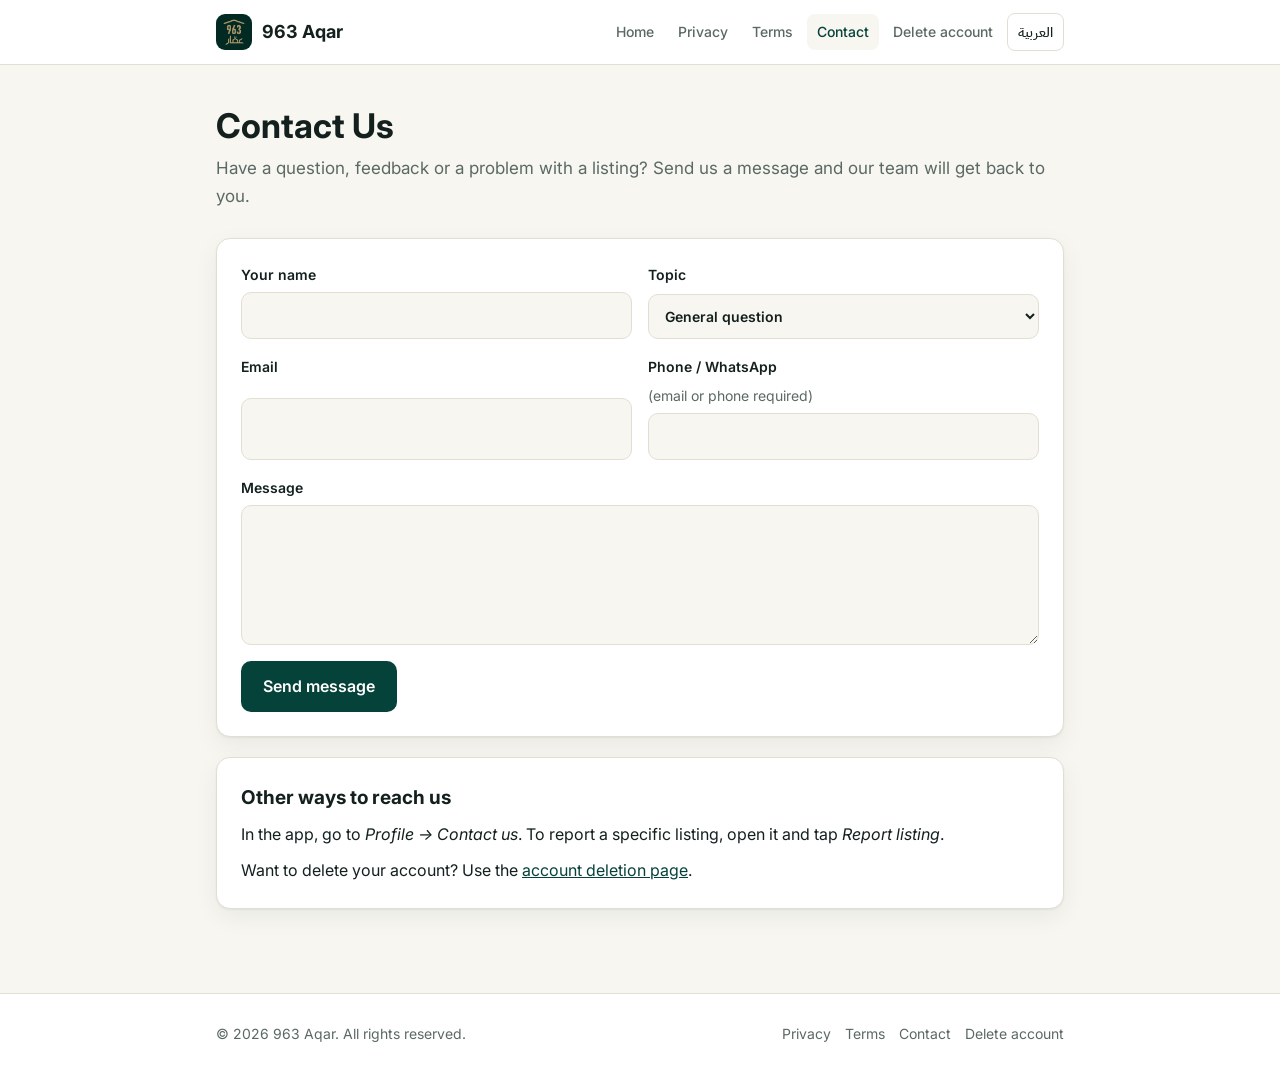
==== contact.html @ bb7d4cc8 "963 Aqar website: EN/AR home, privacy policy, terms, contact, account deletion Co-Authored-By: Claud" ====
<!doctype html>
<html lang="en" dir="ltr">
<head>
<meta charset="utf-8">
<meta name="viewport" content="width=device-width, initial-scale=1">
<title>Contact Us — 963 Aqar</title>
<meta name="description" content="963 Aqar is a free marketplace to buy, sell and rent property across Syria.">
<meta name="theme-color" content="#054239">
<link rel="icon" type="image/png" href="assets/favicon.png">
<link rel="alternate" hreflang="en" href="contact.html">
<link rel="alternate" hreflang="ar" href="ar/contact.html">
<link rel="preconnect" href="https://fonts.googleapis.com">
<link rel="preconnect" href="https://fonts.gstatic.com" crossorigin>
<link href="https://fonts.googleapis.com/css2?family=IBM+Plex+Sans+Arabic:wght@400;500;600;700&family=Inter:wght@400;500;600;700&display=swap" rel="stylesheet">
<link rel="stylesheet" href="assets/style.css">
</head>
<body>
<header class="site-header">
  <div class="wrap">
    <a class="brand" href="./"><img src="assets/logo.png" alt="" width="36" height="36">963 Aqar</a>
    <nav class="nav" aria-label="Main"><a href="./">Home</a><a href="privacy.html">Privacy</a><a href="terms.html">Terms</a><a href="contact.html" aria-current="page">Contact</a><a href="delete-account.html">Delete account</a><a class="lang" href="ar/contact.html" hreflang="ar" lang="ar">العربية</a></nav>
  </div>
</header>
<main><div class="wrap">
<h1 class="page-title">Contact Us</h1>
<p class="lead">Have a question, feedback or a problem with a listing? Send us a message and our team will get back to you.</p>
<div class="card">
<form id="contact-form" novalidate>
<div class="row">
<label>Your name<input name="name" required minlength="2" maxlength="80" autocomplete="name"></label>
<label>Topic<select name="topic"><option value="general">General question</option><option value="listing">A listing</option><option value="account">My account</option><option value="bug">Report a problem</option><option value="suggestion">Suggestion</option><option value="other">Other</option></select></label>
</div>
<div class="row">
<label>Email<input name="email" type="email" maxlength="120" autocomplete="email" dir="ltr"></label>
<label>Phone / WhatsApp <span class="hint">(email or phone required)</span><input name="phone" type="tel" maxlength="30" autocomplete="tel" dir="ltr"></label>
</div>
<label>Message<textarea name="message" required minlength="10" maxlength="1900"></textarea></label>
<label class="hp" aria-hidden="true">Website<input name="website" tabindex="-1" autocomplete="off"></label>
<button type="submit">Send message</button>
<div class="status" aria-live="polite"></div>
</form>
</div>
<div class="card">
<h2>Other ways to reach us</h2>
<p>In the app, go to <em>Profile → Contact us</em>. To report a specific listing, open it and tap <em>Report listing</em>.</p>
<p>Want to delete your account? Use the <a href="delete-account.html">account deletion page</a>.</p>
</div>
</div></main>
<footer class="site-footer">
  <div class="wrap">
    <span>© 2026 963 Aqar. All rights reserved.</span>
    <nav><a href="privacy.html">Privacy</a><a href="terms.html">Terms</a><a href="contact.html">Contact</a><a href="delete-account.html">Delete account</a></nav>
  </div>
</footer>
<script src="assets/forms.js" defer></script>
</body>
</html>
---- assets/style.css ----
/* 963 Aqar website — Forest & Golden Wheat palette (matches the app). */
:root {
  --forest-900: #002623;
  --forest-700: #054239;
  --forest-500: #428177;
  --wheat-100: #edebe0;
  --wheat-500: #b9a779;
  --wheat-700: #988561;

  --bg: #f7f6f0;
  --surface: #ffffff;
  --text: #13201e;
  --muted: #5b6965;
  --border: #e2dfd2;
  --primary: var(--forest-700);
  --on-primary: #ffffff;
  --accent: var(--wheat-700);
  --danger: #b3261e;
  --danger-bg: #fbeceb;
  --ok: #1e6b4f;
  --ok-bg: #e5f3ec;
  --radius: 14px;
  --shadow: 0 1px 2px rgba(0, 38, 35, .06), 0 8px 24px rgba(0, 38, 35, .06);
  color-scheme: light;
}

@media (prefers-color-scheme: dark) {
  :root {
    --bg: #0b1715;
    --surface: #12211f;
    --text: #e9ece8;
    --muted: #9aaba6;
    --border: #22332f;
    --primary: #6fb3a7;
    --on-primary: #002623;
    --accent: var(--wheat-500);
    --danger: #f2b8b5;
    --danger-bg: #3a1a18;
    --ok: #9fd8bf;
    --ok-bg: #12302a;
    --shadow: none;
    color-scheme: dark;
  }
}

* { box-sizing: border-box; }
html { -webkit-text-size-adjust: 100%; }
body {
  margin: 0;
  background: var(--bg);
  color: var(--text);
  font-family: "Inter", "IBM Plex Sans Arabic", system-ui, -apple-system, "Segoe UI", Roboto, sans-serif;
  line-height: 1.65;
  font-size: 16px;
}
html[lang="ar"] body { font-family: "IBM Plex Sans Arabic", "Inter", system-ui, sans-serif; }

a { color: var(--primary); }
a:hover { text-decoration-thickness: 2px; }
img { max-width: 100%; display: block; }

.wrap { max-width: 880px; margin: 0 auto; padding: 0 16px; }

/* ── Header ── */
.site-header {
  background: var(--surface);
  border-bottom: 1px solid var(--border);
  position: sticky; top: 0; z-index: 10;
}
.site-header .wrap {
  display: flex; align-items: center; gap: 16px; min-height: 64px; flex-wrap: wrap;
}
.brand { display: flex; align-items: center; gap: 10px; text-decoration: none; color: var(--text); font-weight: 700; font-size: 18px; }
.brand img { width: 36px; height: 36px; border-radius: 9px; }
.nav { display: flex; gap: 4px; margin-inline-start: auto; flex-wrap: wrap; align-items: center; }
.nav a {
  text-decoration: none; color: var(--muted); padding: 6px 10px; border-radius: 8px; font-size: 14px; font-weight: 500;
}
.nav a:hover { background: var(--bg); color: var(--text); }
.nav a[aria-current="page"] { color: var(--primary); background: var(--bg); }
.nav .lang { border: 1px solid var(--border); color: var(--text); }

/* ── Hero ── */
.hero {
  background: linear-gradient(160deg, var(--forest-900), var(--forest-700) 60%, var(--forest-500));
  color: #fff; padding: 64px 0 72px;
}
.hero .wrap { display: flex; gap: 32px; align-items: center; flex-wrap: wrap; }
.hero img { width: 120px; height: 120px; border-radius: 28px; box-shadow: 0 12px 32px rgba(0,0,0,.3); }
.hero h1 { font-size: clamp(30px, 6vw, 44px); line-height: 1.2; margin: 0 0 12px; }
.hero p { margin: 0; color: var(--wheat-100); font-size: 18px; max-width: 520px; }
.hero .tag { color: var(--wheat-500); font-weight: 600; letter-spacing: .02em; margin-bottom: 8px; }

/* ── Content ── */
main { padding: 40px 0 64px; }
.page-title { font-size: clamp(26px, 5vw, 34px); line-height: 1.25; margin: 0 0 6px; }
.updated { color: var(--muted); font-size: 14px; margin: 0 0 28px; }
.lead { font-size: 17px; color: var(--muted); margin: 0 0 28px; }

.card {
  background: var(--surface); border: 1px solid var(--border); border-radius: var(--radius);
  padding: 24px; box-shadow: var(--shadow); margin-bottom: 20px;
}
.card h2 { font-size: 19px; margin: 0 0 8px; }
.card h3 { font-size: 16px; margin: 18px 0 6px; }
.card p, .card ul, .card ol { margin: 0 0 10px; }
.card ul, .card ol { padding-inline-start: 22px; }
.card li { margin-bottom: 4px; }
.card > :last-child { margin-bottom: 0; }

.legal section { padding: 20px 0; border-top: 1px solid var(--border); }
.legal section:first-of-type { border-top: 0; padding-top: 0; }
.legal h2 { font-size: 19px; margin: 0 0 8px; }
.legal p, .legal ul { margin: 0 0 10px; }
.legal ul { padding-inline-start: 22px; }

.grid { display: grid; grid-template-columns: repeat(auto-fit, minmax(230px, 1fr)); gap: 16px; }
.feature { padding: 20px; }
.feature .icon {
  width: 40px; height: 40px; border-radius: 10px; display: grid; place-items: center;
  background: var(--wheat-100); color: var(--forest-700); font-size: 20px; margin-bottom: 10px;
}
@media (prefers-color-scheme: dark) { .feature .icon { background: #1f3530; color: var(--wheat-500); } }
.feature h3 { margin: 0 0 4px; font-size: 16px; }
.feature p { margin: 0; color: var(--muted); font-size: 15px; }

.section-title { font-size: 22px; margin: 40px 0 16px; }
.links-list { display: grid; gap: 10px; grid-template-columns: repeat(auto-fit, minmax(200px, 1fr)); }
.links-list a {
  display: block; padding: 16px 18px; background: var(--surface); border: 1px solid var(--border);
  border-radius: 12px; text-decoration: none; color: var(--text); font-weight: 600;
}
.links-list a:hover { border-color: var(--primary); }
.links-list a span { display: block; color: var(--muted); font-weight: 400; font-size: 14px; }

.warning {
  background: var(--danger-bg); color: var(--danger); border-radius: 12px; padding: 14px 16px;
  font-weight: 500; margin-bottom: 16px;
}
.steps { counter-reset: s; list-style: none; padding: 0 !important; }
.steps li { counter-increment: s; position: relative; padding-inline-start: 40px; margin-bottom: 12px; }
.steps li::before {
  content: counter(s); position: absolute; inset-inline-start: 0; top: 0;
  width: 28px; height: 28px; border-radius: 50%; background: var(--primary); color: var(--on-primary);
  display: grid; place-items: center; font-weight: 700; font-size: 14px;
}

/* ── Forms ── */
form { display: grid; gap: 16px; }
.row { display: grid; gap: 16px; grid-template-columns: repeat(auto-fit, minmax(220px, 1fr)); }
label { display: grid; gap: 6px; font-weight: 600; font-size: 14px; }
label .hint { font-weight: 400; color: var(--muted); }
input, select, textarea {
  font: inherit; color: var(--text); background: var(--bg); border: 1px solid var(--border);
  border-radius: 10px; padding: 11px 12px; width: 100%;
}
input:focus, select:focus, textarea:focus { outline: 2px solid var(--primary); outline-offset: 1px; border-color: transparent; }
textarea { min-height: 140px; resize: vertical; }
.check { display: flex; gap: 10px; align-items: flex-start; font-weight: 500; }
.check input { width: 18px; height: 18px; margin-top: 3px; flex: none; }
.hp { position: absolute; left: -9999px; width: 1px; height: 1px; overflow: hidden; }
button {
  font: inherit; font-weight: 600; border: 0; border-radius: 10px; padding: 12px 22px; cursor: pointer;
  background: var(--primary); color: var(--on-primary); justify-self: start;
}
button.danger { background: var(--danger); color: #fff; }
@media (prefers-color-scheme: dark) { button.danger { color: #2a0d0b; } }
button:disabled { opacity: .55; cursor: not-allowed; }
.status { border-radius: 10px; padding: 12px 14px; display: none; }
.status.ok { display: block; background: var(--ok-bg); color: var(--ok); }
.status.err { display: block; background: var(--danger-bg); color: var(--danger); }

/* ── Footer ── */
.site-footer { border-top: 1px solid var(--border); background: var(--surface); padding: 28px 0; font-size: 14px; color: var(--muted); }
.site-footer .wrap { display: flex; gap: 16px; flex-wrap: wrap; justify-content: space-between; align-items: center; }
.site-footer nav { display: flex; gap: 14px; flex-wrap: wrap; }
.site-footer a { color: var(--muted); text-decoration: none; }
.site-footer a:hover { color: var(--primary); }

@media (max-width: 640px) {
  .site-header { position: static; }
  .site-header .wrap { padding-top: 10px; padding-bottom: 10px; }
  .nav { margin-inline-start: 0; width: 100%; }
  .hero { padding: 44px 0 52px; }
  .hero img { width: 88px; height: 88px; border-radius: 22px; }
  .card { padding: 18px; }
  button { width: 100%; }
}
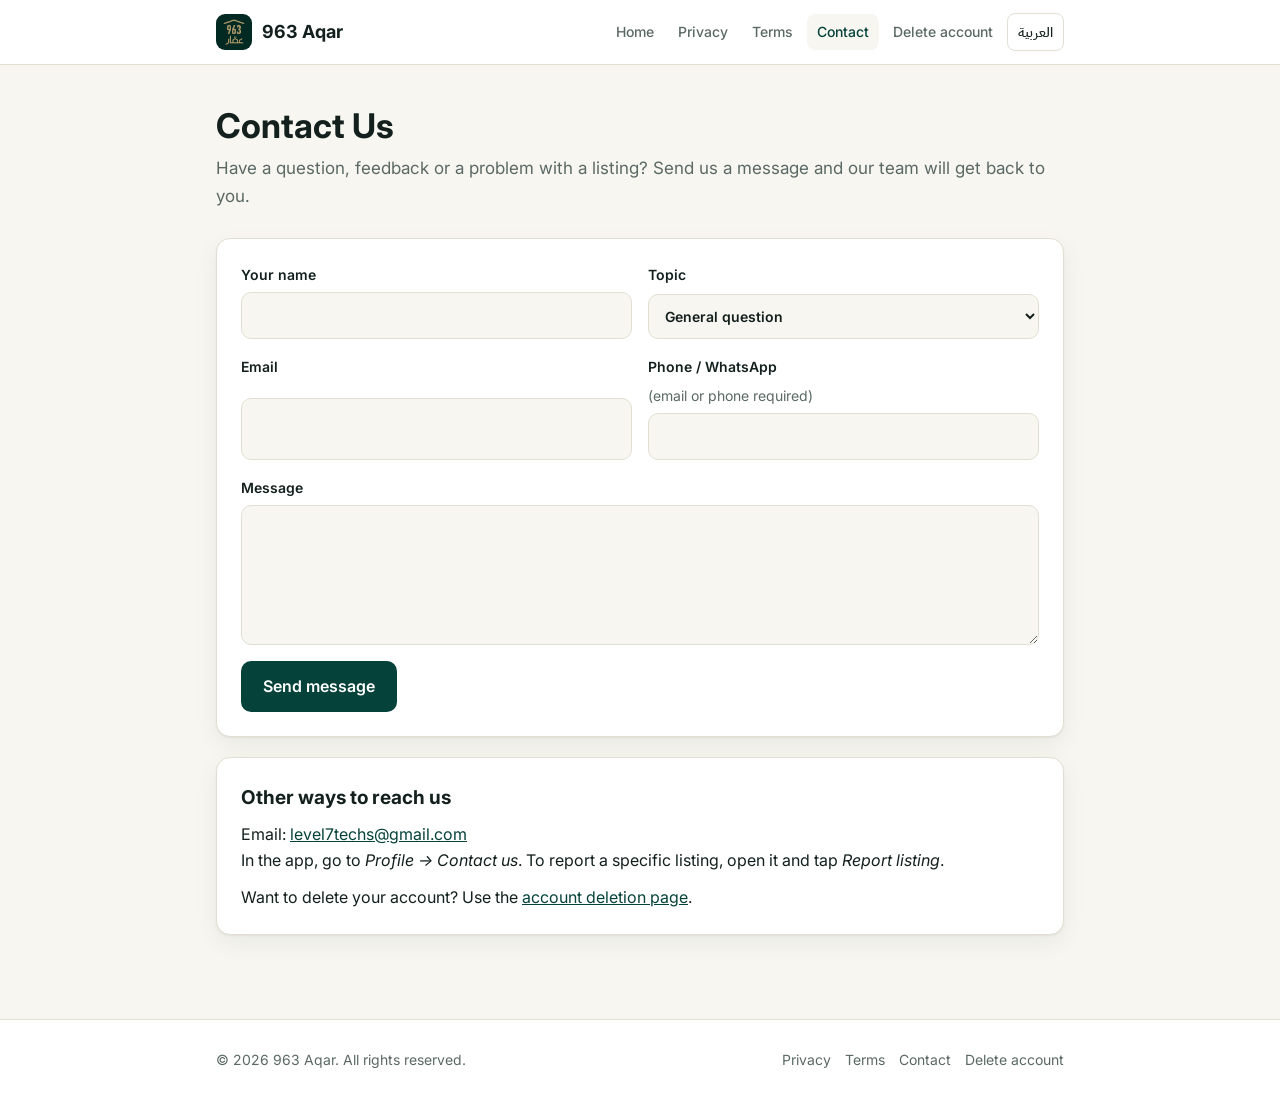
==== commit 9bfe4495: "Add trader name and contact email to terms, privacy and contact pages (no phone) Co-Authored-By: Cla" ====
--- a/contact.html
+++ b/contact.html
@@ -42,7 +42,7 @@
 </div>
 <div class="card">
 <h2>Other ways to reach us</h2>
-<p>In the app, go to <em>Profile → Contact us</em>. To report a specific listing, open it and tap <em>Report listing</em>.</p>
+<p>Email: <a href="mailto:level7techs@gmail.com" dir="ltr">level7techs@gmail.com</a><br>In the app, go to <em>Profile → Contact us</em>. To report a specific listing, open it and tap <em>Report listing</em>.</p>
 <p>Want to delete your account? Use the <a href="delete-account.html">account deletion page</a>.</p>
 </div>
 </div></main>
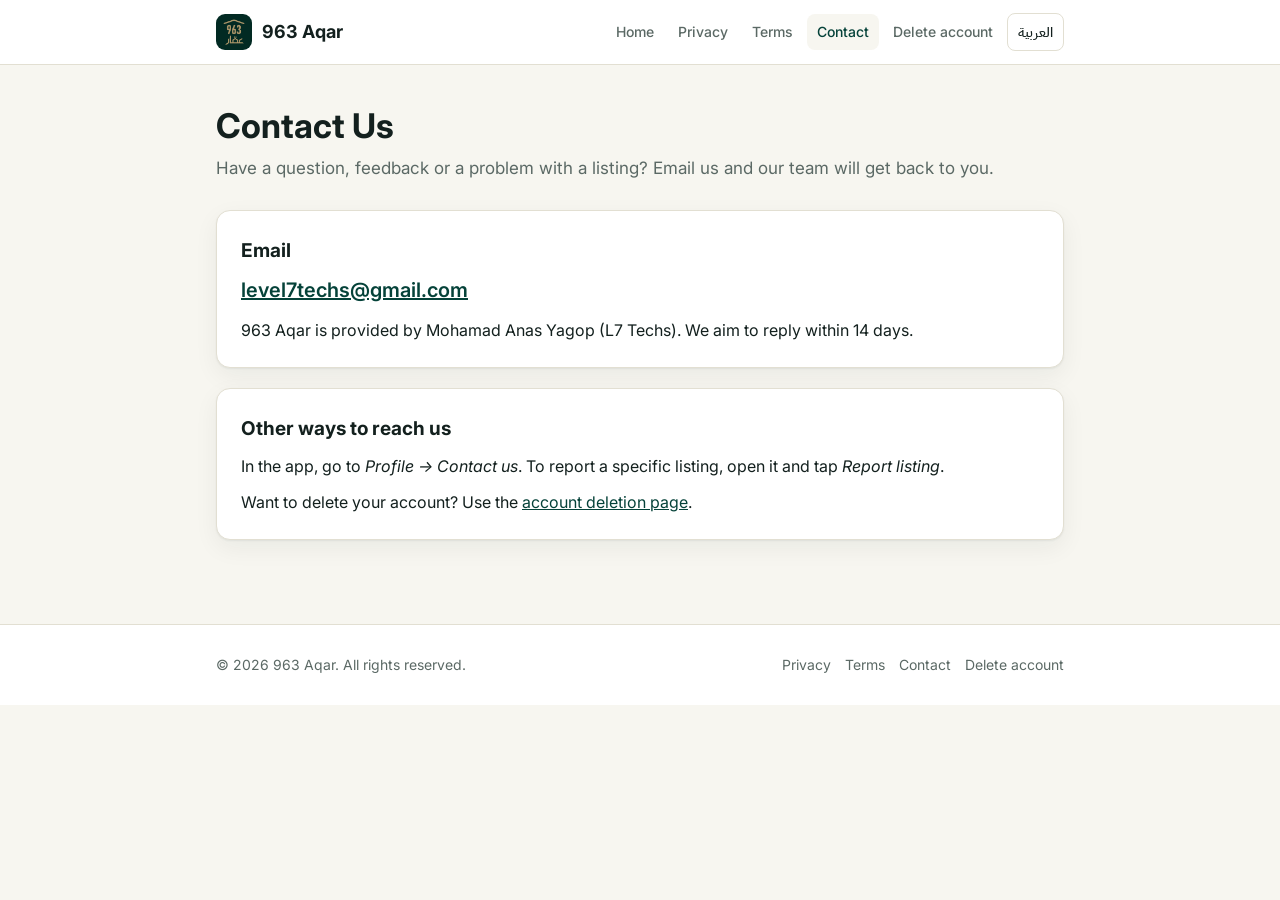
==== commit 30c39eed: "Contact page: show the support email instead of a form Appeals in the Terms now point to the email t" ====
--- a/contact.html
+++ b/contact.html
@@ -23,26 +23,15 @@
 </header>
 <main><div class="wrap">
 <h1 class="page-title">Contact Us</h1>
-<p class="lead">Have a question, feedback or a problem with a listing? Send us a message and our team will get back to you.</p>
+<p class="lead">Have a question, feedback or a problem with a listing? Email us and our team will get back to you.</p>
 <div class="card">
-<form id="contact-form" novalidate>
-<div class="row">
-<label>Your name<input name="name" required minlength="2" maxlength="80" autocomplete="name"></label>
-<label>Topic<select name="topic"><option value="general">General question</option><option value="listing">A listing</option><option value="account">My account</option><option value="bug">Report a problem</option><option value="suggestion">Suggestion</option><option value="other">Other</option></select></label>
-</div>
-<div class="row">
-<label>Email<input name="email" type="email" maxlength="120" autocomplete="email" dir="ltr"></label>
-<label>Phone / WhatsApp <span class="hint">(email or phone required)</span><input name="phone" type="tel" maxlength="30" autocomplete="tel" dir="ltr"></label>
-</div>
-<label>Message<textarea name="message" required minlength="10" maxlength="1900"></textarea></label>
-<label class="hp" aria-hidden="true">Website<input name="website" tabindex="-1" autocomplete="off"></label>
-<button type="submit">Send message</button>
-<div class="status" aria-live="polite"></div>
-</form>
+<h2>Email</h2>
+<p><a class="email-link" href="mailto:level7techs@gmail.com" dir="ltr">level7techs@gmail.com</a></p>
+<p>963 Aqar is provided by Mohamad Anas Yagop (L7 Techs). We aim to reply within 14 days.</p>
 </div>
 <div class="card">
 <h2>Other ways to reach us</h2>
-<p>Email: <a href="mailto:level7techs@gmail.com" dir="ltr">level7techs@gmail.com</a><br>In the app, go to <em>Profile → Contact us</em>. To report a specific listing, open it and tap <em>Report listing</em>.</p>
+<p>In the app, go to <em>Profile → Contact us</em>. To report a specific listing, open it and tap <em>Report listing</em>.</p>
 <p>Want to delete your account? Use the <a href="delete-account.html">account deletion page</a>.</p>
 </div>
 </div></main>
@@ -52,6 +41,5 @@
     <nav><a href="privacy.html">Privacy</a><a href="terms.html">Terms</a><a href="contact.html">Contact</a><a href="delete-account.html">Delete account</a></nav>
   </div>
 </footer>
-<script src="assets/forms.js" defer></script>
 </body>
 </html>
--- a/assets/style.css
+++ b/assets/style.css
@@ -170,6 +170,8 @@
 .status.ok { display: block; background: var(--ok-bg); color: var(--ok); }
 .status.err { display: block; background: var(--danger-bg); color: var(--danger); }
 
+.email-link { font-size: 20px; font-weight: 600; word-break: break-all; }
+
 /* ── Footer ── */
 .site-footer { border-top: 1px solid var(--border); background: var(--surface); padding: 28px 0; font-size: 14px; color: var(--muted); }
 .site-footer .wrap { display: flex; gap: 16px; flex-wrap: wrap; justify-content: space-between; align-items: center; }
